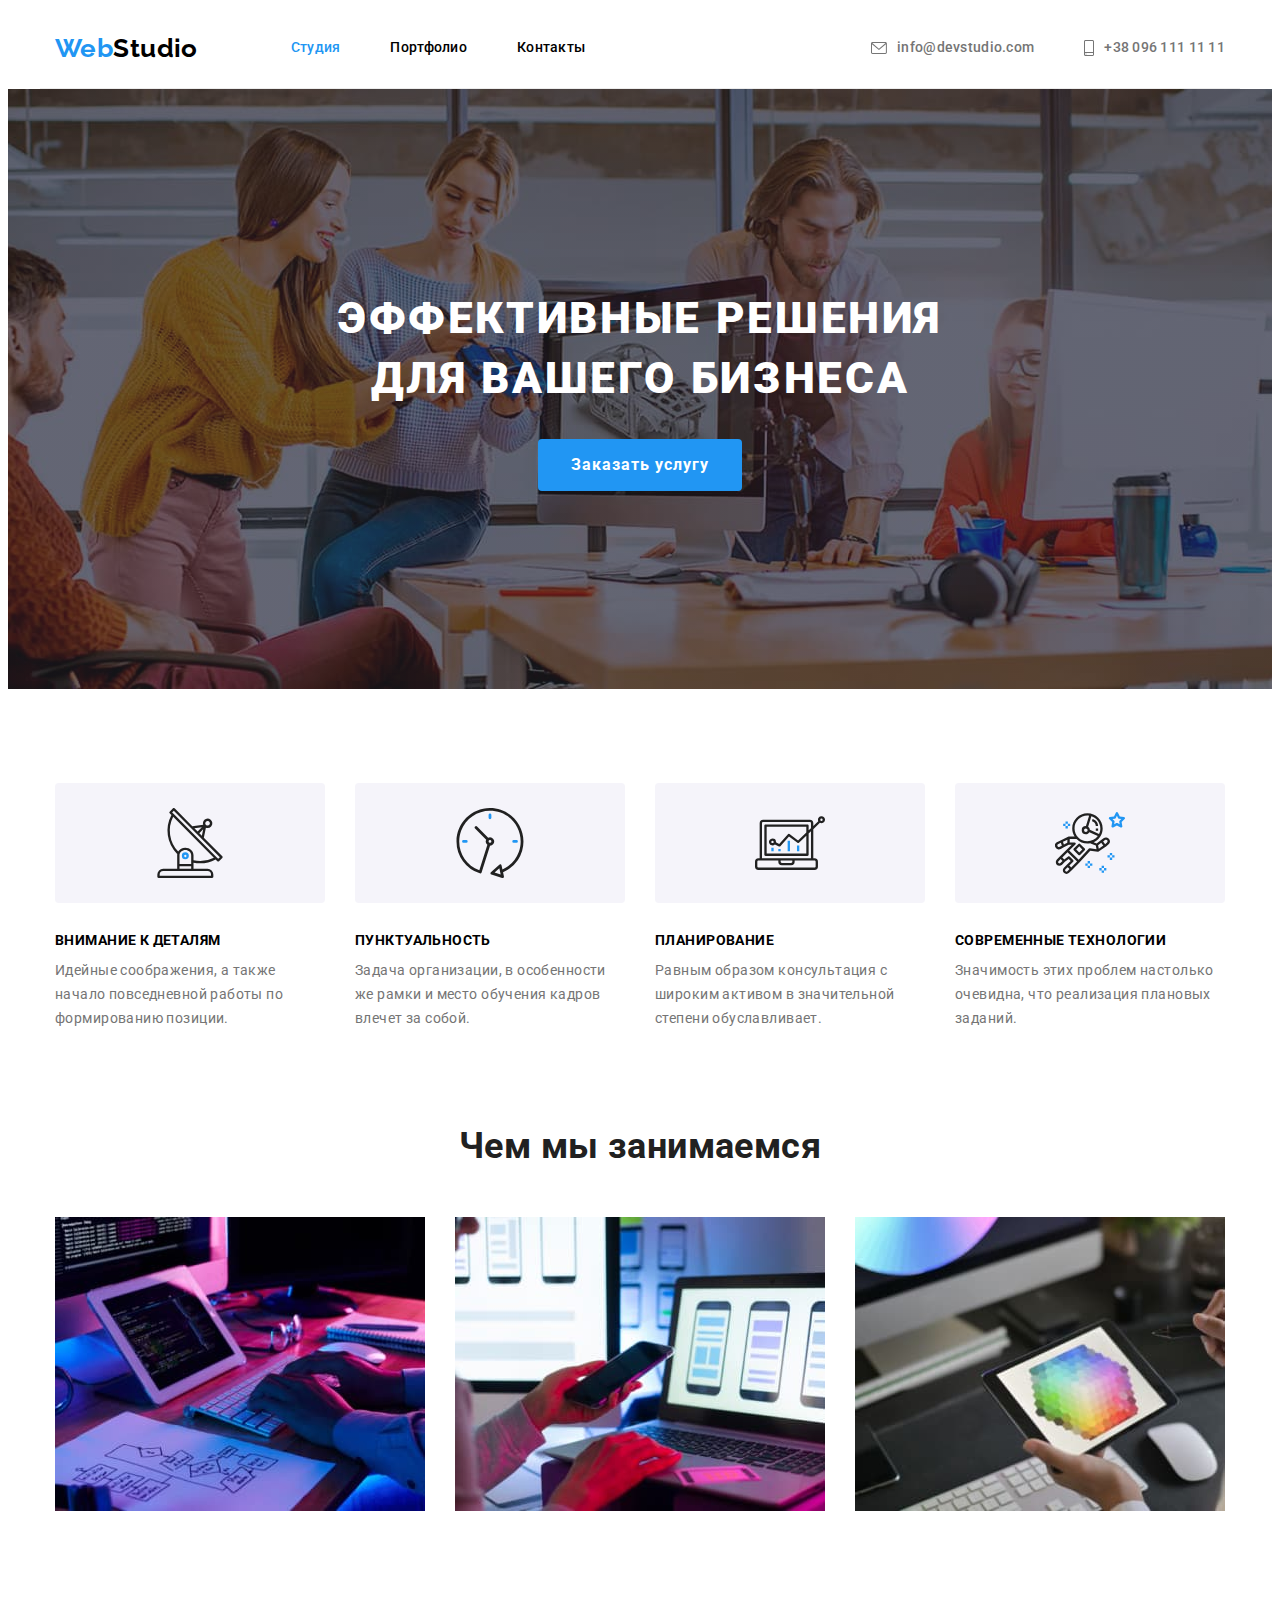
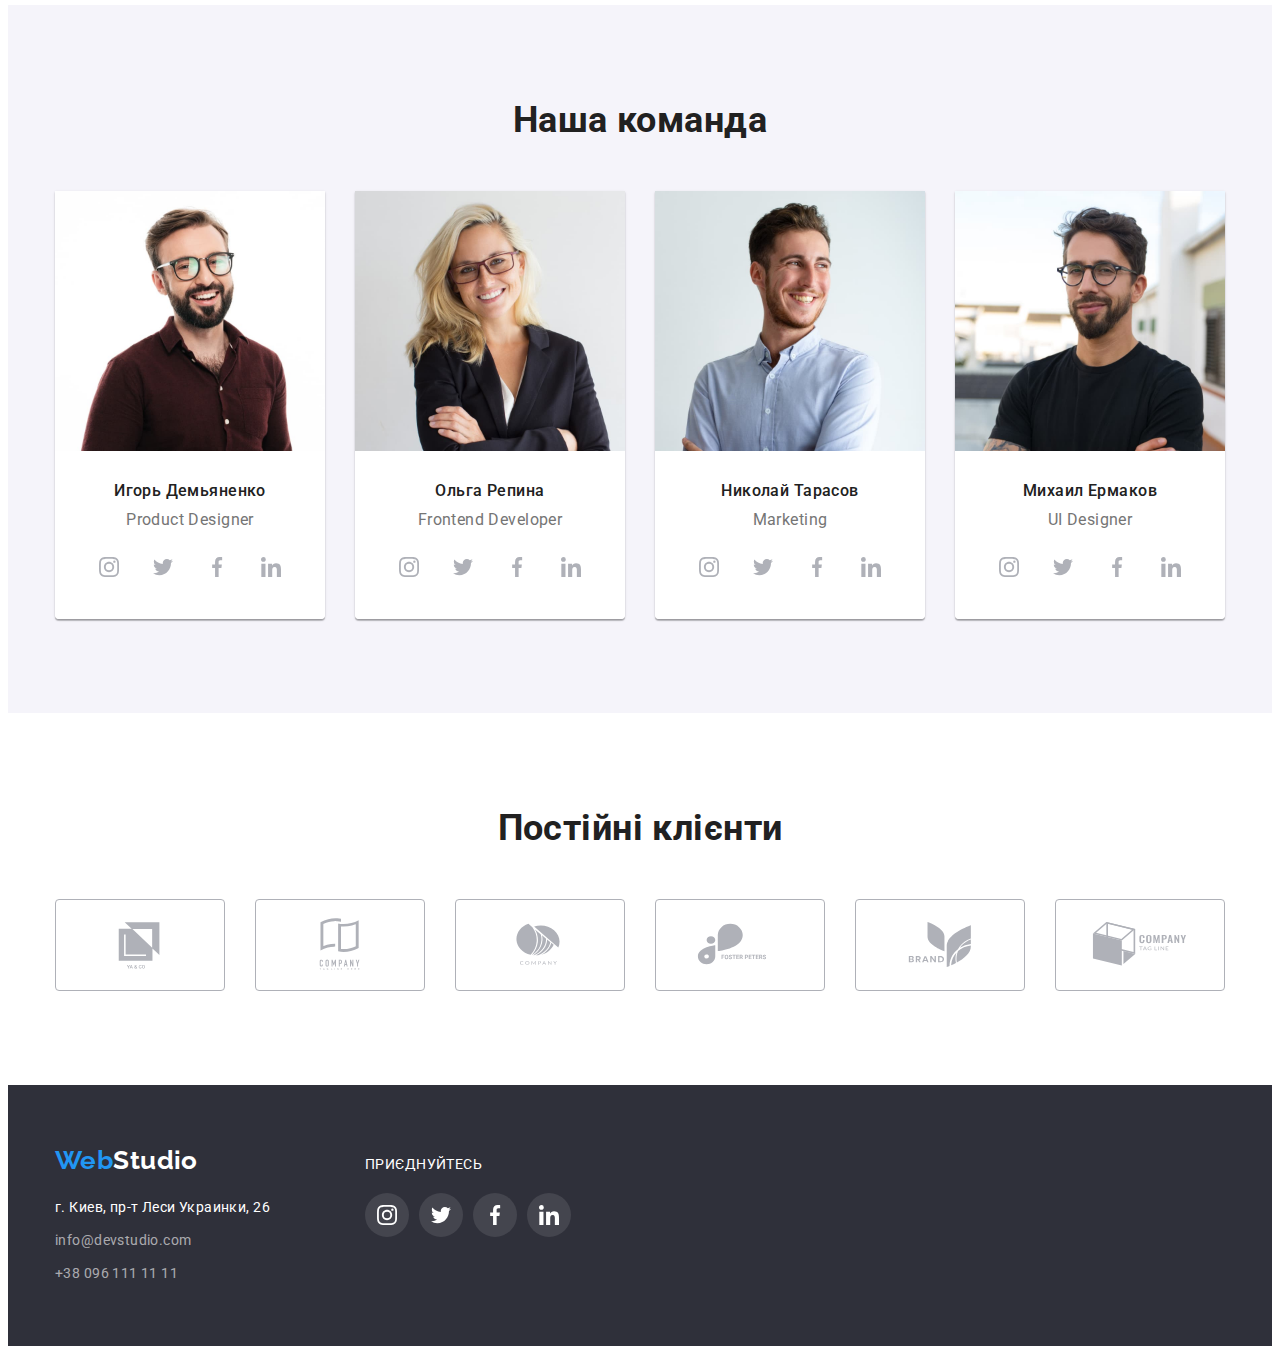
==== index.html @ 33825b6a "adds hw-4" ====
<!DOCTYPE html>
<html lang="ru">
	<head>
		<meta charset="UTF-8" />
		<meta http-equiv="X-UA-Compatible" content="IE=edge" />
		<meta name="viewport" content="width=device-width, initial-scale=1.0" />

		<link rel="preconnect" href="https://fonts.googleapis.com" />
		<link rel="preconnect" href="https://fonts.gstatic.com" crossorigin />
		<link
			href="https://fonts.googleapis.com/css2?family=Raleway:wght@700&family=Roboto:wght@400;500;700;900&display=swap"
			rel="stylesheet"
		/>

		<link
			rel="stylesheet"
			href="https://cdnjs.cloudflare.com/ajax/libs/modern-normalize/1.1.0/modern-normalize.min.css"
			integrity="sha512-wpPYUAdjBVSE4KJnH1VR1HeZfpl1ub8YT/NKx4PuQ5NmX2tKuGu6U/JRp5y+Y8XG2tV+wKQpNHVUX03MfMFn9Q=="
			crossorigin="anonymous"
			referrerpolicy="no-referrer"
		/>

		<link rel="stylesheet" href="./css/styles.css" />

		<title>WebStudio</title>
	</head>

	<body>
		<!--navigation-->
		<header>
			<div class="container main-nav line">
				<nav>
					<!-- prettier-ignore -->
					<a href="./index.html" class="main-logo link" rel="noopener noreferrer nofolow">
					<span class="logo">Web</span><span class="logo top">Studio</span>
				</a>

					<ul class="site-nav list">
						<li class="item">
							<a href="./index.html" class="current link" target="_self" rel="noopener noreferrer nofolow">Студия</a>
						</li>
						<li class="item">
							<a href="./portfolio.html" class="link" target="_self" rel="noopener noreferrer nofolow">Портфолио</a>
						</li>
						<li class="item">
							<a href="" class="link" target="_self" rel="noopener noreferrer nofolow">Контакты</a>
						</li>
					</ul>
				</nav>

				<ul class="contact-nav list">
					<li class="item">
						<a href="mailto:info@devstudio.com" class="link">
							<svg class="logo-contact" width="16px" height="12px">
								<use href="./images/icons.svg#envelope"></use>
							</svg>
							info@devstudio.com
						</a>
					</li>
					<li class="item">
						<a href="tel:+380961111111" class="link">
							<svg class="logo-contact" width="10px" height="16px">
								<use href="./images/icons.svg#smartphone"></use>
							</svg>
							+38 096 111 11 11
						</a>
					</li>
				</ul>
			</div>
		</header>

		<main>
			<!--hero-->
			<section class="hero-rect">
				<!-- prettier-ignore -->
				<h1 class="hero-title">
					Эффективные решения<br>для вашего бизнеса
				</h1>
				<button type="button" class="button hero-button">Заказать услугу</button>
			</section>

			<!--features-->
			<section class="section">
				<div class="container">
					<h2 class="hidden">Особенности</h2>
					<ul class="feature-container list">
						<li class="feature icon-antenna item">
							<h3 class="features-title">Внимание к деталям</h3>
							<p class="features-text">
								Идейные соображения, а также начало повседневной работы по формированию позиции.
							</p>
						</li>
						<li class="feature icon-clock item">
							<h3 class="features-title">Пунктуальность</h3>
							<p class="features-text">
								Задача организации, в особенности же рамки и место обучения кадров влечет за собой.
							</p>
						</li>
						<li class="feature icon-diagram item">
							<h3 class="features-title">Планирование</h3>
							<p class="features-text">
								Равным образом консультация с широким активом в значительной степени обуславливает.
							</p>
						</li>
						<li class="feature icon-astronaut item">
							<h3 class="features-title">Современные технологии</h3>
							<p class="features-text">Значимость этих проблем настолько очевидна, что реализация плановых заданий.</p>
						</li>
					</ul>
				</div>
			</section>

			<!--what_are_we_doing-->
			<section class="section no-padding">
				<div class="container">
					<h2 class="section-title">Чем мы занимаемся</h2>
					<ul class="we-doing-container list">
						<li class="item">
							<img src="./images/hands-on-keyboard.jpg" alt="написание программы" width="370" height="294" />
						</li>
						<li class="item">
							<img src="./images/smartphones.jpg" alt="дизайн приложения" width="370" height="294" />
						</li>
						<li class="item">
							<img src="./images/graphic-palette.jpg" alt="подбор цветовой гаммы" width="370" height="294" />
						</li>
					</ul>
				</div>
			</section>

			<!--our_team-->
			<section class="section team-bg">
				<div class="container">
					<h2 class="section-title">Наша команда</h2>
					<div class="gallery-container">
						<ul class="team-set team-bg list">
							<li class="team-item">
								<div class="card-thumb">
									<img src="./images/img-1.jpg" alt="Игорь Демьяненко Product Designer" width="270" height="260" />
								</div>
								<div class="team-card-descr">
									<h3 class="card-title">Игорь Демьяненко</h3>
									<p class="card-descr">Product Designer</p>
									<ul class="team-social-link list">
										<li>
											<a class="round-link" href="https://www.instagram.com/">
												<svg class="logo-social" width="20" height="20">
													<use href="./images/icons.svg#instagram"></use>
												</svg>
											</a>
										</li>
										<li>
											<a class="round-link" href="https://twitter.com/">
												<svg class="logo-social" width="20" height="20">
													<use href="./images/icons.svg#twitter"></use>
												</svg>
											</a>
										</li>
										<li>
											<a class="round-link" href="https://www.facebook.com/">
												<svg class="logo-social" width="20" height="20">
													<use href="./images/icons.svg#facebook"></use>
												</svg>
											</a>
										</li>
										<li>
											<a class="round-link" href="https://www.linkedin.com/">
												<svg class="logo-social" width="20" height="20">
													<use href="./images/icons.svg#linkedin"></use>
												</svg>
											</a>
										</li>
									</ul>
								</div>
							</li>
							<li class="team-item">
								<div class="card-thumb">
									<img src="./images/img-2.jpg" alt="Ольга Репина Frontend Developer" width="270" height="260" />
								</div>
								<div class="team-card-descr">
									<h3 class="card-title">Ольга Репина</h3>
									<p class="card-descr">Frontend Developer</p>
									<ul class="team-social-link list">
										<li class="team-member-link">
											<a class="round-link" href="https://www.instagram.com/">
												<svg class="logo-social" width="20" height="20">
													<use href="./images/icons.svg#instagram"></use>
												</svg>
											</a>
										</li>
										<li class="team-member-link">
											<a class="round-link" href="https://twitter.com/">
												<svg class="logo-social" width="20" height="20">
													<use href="./images/icons.svg#twitter"></use>
												</svg>
											</a>
										</li>
										<li class="team-member-link">
											<a class="round-link" href="https://www.facebook.com/">
												<svg class="logo-social" width="20" height="20">
													<use href="./images/icons.svg#facebook"></use>
												</svg>
											</a>
										</li>
										<li class="team-member-link">
											<a class="round-link" href="https://www.linkedin.com/">
												<svg class="logo-social" width="20" height="20">
													<use href="./images/icons.svg#linkedin"></use>
												</svg>
											</a>
										</li>
									</ul>
								</div>
							</li>
							<li class="team-item">
								<div class="card-thumb">
									<img src="./images/img-3.jpg" alt="Николай Тарасов Marketing" width="270" height="260" />
								</div>
								<div class="team-card-descr">
									<h3 class="card-title">Николай Тарасов</h3>
									<p class="card-descr">Marketing</p>
									<ul class="team-social-link list">
										<li class="team-member-link">
											<a class="round-link" href="https://www.instagram.com/">
												<svg class="logo-social" width="20" height="20">
													<use href="./images/icons.svg#instagram"></use>
												</svg>
											</a>
										</li>
										<li class="team-member-link">
											<a class="round-link" href="https://twitter.com/">
												<svg class="logo-social" width="20" height="20">
													<use href="./images/icons.svg#twitter"></use>
												</svg>
											</a>
										</li>
										<li class="team-member-link">
											<a class="round-link" href="https://www.facebook.com/">
												<svg class="logo-social" width="20" height="20">
													<use href="./images/icons.svg#facebook"></use>
												</svg>
											</a>
										</li>
										<li class="team-member-link">
											<a class="round-link" href="https://www.linkedin.com/">
												<svg class="logo-social" width="20" height="20">
													<use href="./images/icons.svg#linkedin"></use>
												</svg>
											</a>
										</li>
									</ul>
								</div>
							</li>
							<li class="team-item">
								<div class="card-thumb">
									<img src="./images/img-4.jpg" alt="Михаил Ермаков UI Designer" width="270" height="260" />
								</div>
								<div class="team-card-descr">
									<h3 class="card-title">Михаил Ермаков</h3>
									<p class="card-descr">UI Designer</p>
									<ul class="team-social-link list">
										<li class="team-member-link">
											<a class="round-link" href="https://www.instagram.com/">
												<svg class="logo-social" width="20" height="20">
													<use href="./images/icons.svg#instagram"></use>
												</svg>
											</a>
										</li>
										<li class="team-member-link">
											<a class="round-link" href="https://twitter.com/">
												<svg class="logo-social" width="20" height="20">
													<use href="./images/icons.svg#twitter"></use>
												</svg>
											</a>
										</li>
										<li class="team-member-link">
											<a class="round-link" href="https://www.facebook.com/">
												<svg class="logo-social" width="20" height="20">
													<use href="./images/icons.svg#facebook"></use>
												</svg>
											</a>
										</li>
										<li class="team-member-link">
											<a class="round-link" href="https://www.linkedin.com/">
												<svg class="logo-social" width="20" height="20">
													<use href="./images/icons.svg#linkedin"></use>
												</svg>
											</a>
										</li>
									</ul>
								</div>
							</li>
						</ul>
					</div>
				</div>
			</section>

			<!-- our clients -->
			<section class="section">
				<div class="container">
					<h2 class="section-title">Постійні клієнти</h2>
					<ul class="clients-set list">
						<li class="client">
							<a class="client-link" href="./index.html">
								<svg class="logo-client">
									<use href="./images/icons.svg#client-1"></use>
								</svg>
							</a>
						</li>
						<li class="client">
							<a class="client-link" href="./index.html">
								<svg class="logo-client">
									<use href="./images/icons.svg#client-2"></use>
								</svg>
							</a>
						</li>
						<li class="client">
							<a class="client-link" href="./index.html">
								<svg class="logo-client">
									<use href="./images/icons.svg#client-3"></use>
								</svg>
							</a>
						</li>
						<li class="client">
							<a class="client-link" href="./index.html">
								<svg class="logo-client">
									<use href="./images/icons.svg#client-4"></use>
								</svg>
							</a>
						</li>
						<li class="client">
							<a class="client-link" href="./index.html">
								<svg class="logo-client">
									<use href="./images/icons.svg#client-5"></use>
								</svg>
							</a>
						</li>
						<li class="client">
							<a class="client-link" href="./index.html">
								<svg class="logo-client">
									<use href="./images/icons.svg#client-6"></use>
								</svg>
							</a>
						</li>
					</ul>
				</div>
			</section>
		</main>

		<!--footer-->
		<footer class="page-footer">
			<div class="container footer-box">
				<div class="address-block">
					<!-- prettier-ignore -->
					<a href="./index.html" class="bottom-logo link" rel="noopener noreferrer nofolow">
						<span class="logo">Web</span><span class="logo bot">Studio</span>
					</a>
					<address>
						<ul class="list">
							<li class="address-item">
								<a href="" class="link">г. Киев, пр-т Леси Украинки, 26</a>
							</li>
							<li class="address-item">
								<a href="mailto:info@devstudio.com" class="adr link">info@devstudio.com</a>
							</li>
							<li class="address-item">
								<a href="tel:+380961111111" class="adr link">+38 096 111 11 11</a>
							</li>
						</ul>
					</address>
				</div>
				<div class="social-block">
					<p class="social-block-header">Приєднуйтесь</p>
					<ul class="company-social-link list">
						<li>
							<a class="round-link-f" href="https://www.instagram.com/">
								<svg class="logo-social" width="20" height="20">
									<use href="./images/icons.svg#instagram"></use>
								</svg>
							</a>
						</li>
						<li>
							<a class="round-link-f" href="https://twitter.com/">
								<svg class="logo-social" width="20" height="20">
									<use href="./images/icons.svg#twitter"></use>
								</svg>
							</a>
						</li>
						<li>
							<a class="round-link-f" href="https://www.facebook.com/">
								<svg class="logo-social" width="20" height="20">
									<use href="./images/icons.svg#facebook"></use>
								</svg>
							</a>
						</li>
						<li>
							<a class="round-link-f" href="https://www.linkedin.com/">
								<svg class="logo-social" width="20" height="20">
									<use href="./images/icons.svg#linkedin"></use>
								</svg>
							</a>
						</li>
					</ul>
				</div>
			</div>
		</footer>
	</body>
</html>
---- css/styles.css ----
*,
*::before,
*::after {
	box-sizing: border-box;
}

img {
	display: block;
	/* min-width: 100%;
	height: auto; */
}

/* p,
h1,
h2,
h3,
h4,
h5,
h6 {
	margin: 0;
} */

ul,
ol {
	margin: 0;
	padding-left: 0;
}

a {
	color: currentColor;
}

:root {
	/* bc - brand color */
	--bc-blue: #2196f3;
	--bc-black: #000000;
	--bc-light-black: #212121;
	--bc-gray: #757575;
	--bc-white: #ffffff;
	--bc-background: #2f303a;
	--bc-light_backgroung: #f5f4fa;
	--bc-header-line: #ececec;
	--bc-client: #afb1b8;

	--bc-hero-gradient: rgba(47, 48, 58, 0.4);
	--bc-semi-white: rgb(255 255 255 / 0.6);

	--card-set-gap: 30px;

	--card-shadow: 0px 1px 3px rgba(0, 0, 0, 0.12), 0px 1px 1px rgba(0, 0, 0, 0.14), 0px 2px 1px rgba(0, 0, 0, 0.2);
}

.container {
	width: 1200px;
	margin: 0 auto;
	padding: 0 15px;
	/* outline: 1px dashed teal; */
}

.section {
	/* max-width: 1600px; */
	/* margin: 0 auto; */
	padding: 94px 0;
}

.no-padding {
	padding-top: 0;
}

body {
	color: var(--bc-gray);
	background-color: var(--bc-white);
	font-family: Roboto, sans-serif;
	font-size: 14px;
	letter-spacing: 0.03em;
}

.link {
	text-decoration: none;
}

.list {
	list-style: none;
	margin: 0;
	padding: 0;
}

.site-nav .link.current {
	color: var(--bc-blue);
}

.button {
	display: inline-block;
	border-radius: 4px;
	font-family: inherit;
	cursor: pointer;
	border: 1px solid transparent;
}

.hidden {
	position: absolute;
	white-space: nowrap;
	width: 1px;
	height: 1px;
	overflow: hidden;
	border: 0;
	padding: 0;
	clip: rect(0 0 0 0);
	clip-path: inset(50%);
	margin: -1px;
}

/* logo customize */
.main-logo {
	/* display: flex; */
	display: inline-block;
	margin: 0;
	padding-top: 25px;
	padding-bottom: 24px;
}

.logo {
	color: var(--bc-blue);
	font-family: "Raleway";
	font-weight: 700;
	font-size: 26px;
	line-height: 1.19;
}
.logo.top {
	color: var(--bc-black);
}
.logo.bot {
	color: var(--bc-white);
}

/* ---------- WebStudio ---------- */

/* navigation */
.site-nav {
	display: flex;
	margin-left: 93px;
}

.contact-nav {
	display: flex;
	margin-left: auto;
}

.contact-nav .item .link {
	display: flex;
	align-items: center;
}

.logo-contact {
	fill: currentColor;
	margin-right: 10px;
}

.site-nav .item + .item {
	margin-left: 50px;
}

/* .site-nav .item:not(:last-child) {
	margin-right: 50px;
} */

.contact-nav .item + .item {
	margin-left: 50px;
}

.site-nav,
.contact-nav {
	font-weight: 500;
	font-size: 14px;
	line-height: 1.14;
	letter-spacing: 0.02em;
}

.site-nav .link {
	display: block;
	padding-top: 32px;
	padding-bottom: 32px;

	color: var(--bc-black);
}

.contact-nav .link {
	display: block;
	padding-top: 32px;
	padding-bottom: 32px;

	color: var(--bc-gray);
}

.link:hover,
.link:focus {
	color: var(--bc-blue);
	fill: var(--bc-blue);
}

nav {
	display: flex;
}

.main-nav {
	display: flex;
	align-items: center;
}
.line {
	/* max-width: 1600px; */
	/* margin: 0 auto; */
	border-bottom: 1px solid var(--bc-header-line);
}

/* hero */
.hero-rect {
	max-width: 1600px;
	max-height: 600px;
	margin: 0 auto;
	padding-top: 200px;
	padding-bottom: 200px;
	text-align: center;

	/* prettier-ignore*/
	background-image: linear-gradient(to right, 
	var(--bc-hero-gradient), 
	var(--bc-hero-gradient)),
	url(../images/hero-background.jpg);
	background-color: var(--bc-background);
	background-repeat: no-repeat;
	background-position: center;
	background-size: cover;
}

.hero-title {
	color: var(--bc-white);
	font-weight: 900;
	font-size: 44px;
	line-height: 1.36;
	letter-spacing: 0.06em;
	text-transform: uppercase;

	margin-top: 0;
	margin-bottom: 30px;
}

.hero-button {
	color: var(--bc-white);
	background-color: var(--bc-blue);
	font-weight: 700;
	font-size: 16px;
	line-height: 1.88;
	text-align: center;
	letter-spacing: 0.06em;

	min-width: 200px;
	min-height: 50px;
	padding: 10px 32px;
}

.hero-button:hover,
.hero-button:focus {
	color: var(--bc-blue);
	background-color: var(--bc-white);
	border: 1px solid var(--bc-blue);
}

/* features */
.features-title {
	color: var(--bc-black);
	font-weight: 700;
	font-size: 14px;
	line-height: 1.14;
	text-transform: uppercase;

	margin-top: 0;
	margin-bottom: 10px;
}
.features-text {
	font-size: 14px;
	line-height: 1.71;

	margin: 0;
}

.feature-container {
	display: flex;
}

.feature-container .item + .item {
	margin-left: 30px;
}

.feature-container .item {
	width: 270px;
}

.feature::before {
	content: "";
	display: block;
	height: 120px;
	border-radius: 4px;
	margin-bottom: 30px;
	background-size: 70px 70px;
	background-color: var(--bc-light_backgroung);
	background-repeat: no-repeat;
	background-position: center;
}

.icon-antenna::before {
	background-image: url(../images/antenna.svg);
}

.icon-clock::before {
	background-image: url(../images/clock.svg);
}

.icon-diagram::before {
	background-image: url(../images/diagram.svg);
}

.icon-astronaut::before {
	background-image: url(../images/astronaut.svg);
}

/* what_are_we_doing */
.section-title {
	color: var(--bc-light-black);
	font-weight: 700;
	font-size: 36px;
	line-height: 1.17;
	text-align: center;

	margin-top: 0;
	margin-bottom: 50px;
}

.we-doing-container {
	display: flex;
}

.we-doing-container .item + .item {
	margin-left: 30px;
}

/* our_team */
.team-bg {
	background-color: var(--bc-light_backgroung);
}

.team .list {
	background-color: var(--bc-white);
}

.team-set {
	display: flex;
	flex-wrap: wrap;
	margin-left: calc(-1 * var(--card-set-gap));
}

.team-item {
	border-bottom-left-radius: 4px;
	border-bottom-right-radius: 4px;
	overflow: hidden;

	box-shadow: var(--card-shadow);
}

.team-set > .team-item {
	flex-basis: calc(100% / 4 - var(--card-set-gap));
	margin-left: var(--card-set-gap);
}

.card-title {
	color: var(--bc-light-black);
	font-weight: 500;
	font-size: 16px;
	line-height: 1.19;
	text-align: center;

	margin-top: 0;
	margin-bottom: 10px;
	padding: 0;
}

.card-descr {
	font-size: 16px;
	line-height: 1.19;
	text-align: center;

	margin-top: 0;
	margin-bottom: 16px;
	padding: 0;
}

.team-card-descr {
	background-color: #fff;
	padding-top: 30px;
	padding-bottom: 30px;
}

.team-social-link {
	display: flex;
	justify-content: center;
	gap: 10px;
}

.round-link {
	display: flex;
	justify-content: center;
	align-items: center;
	color: var(--bc-client);
	width: 44px;
	height: 44px;
	border-radius: 50%;
	background-color: var(--bc-white);
	outline: transparent;
}

.round-link:hover,
.round-link:focus {
	background-color: var(--bc-blue);
}

.round-link:hover .logo-social,
.round-link:focus .logo-social {
	fill: var(--bc-white);
}

.logo-social {
	fill: currentColor;
}

/* our clients */
.clients-set {
	display: flex;
}

.clients-set .client + .client {
	margin-left: 30px;
}

.client {
	width: 170px;
	height: 92px;
}

.client-link {
	display: flex;
	justify-content: center;
	align-items: center;
	width: 100%;
	height: 100%;
	border-radius: 4px;
	border: 1px solid var(--bc-client);
	color: var(--bc-client);
}

.client-link:hover,
.client-link:focus {
	color: var(--bc-blue);
	border-color: var(--bc-blue);
}

.logo-client {
	fill: currentColor;
	width: 106px;
	height: 60px;
}

/* footer */
.footer-box {
	display: flex;
	align-items: baseline;
}

.page-footer {
	background-color: var(--bc-background);
	padding: 60px 0;
}

.page-footer .link {
	color: var(--bc-white);
	font-style: normal;
}

.adr.link {
	color: var(--bc-semi-white);
}

.address-item {
	line-height: 1.71;
}

.list .address-item + .address-item {
	margin-top: 9px;
}

.bottom-logo {
	display: inline-block;
	margin-bottom: 20px;
}

.page-footer .link:hover,
.page-footer .link:focus {
	color: var(--bc-blue);
}

.social-block {
	margin-left: 95px;
}

.social-block-header {
	margin-top: 0;
	margin-bottom: 20px;
	padding: 0;
	font-size: 14px;
	line-height: 1.14;
	letter-spacing: 0.03em;
	text-transform: uppercase;
	color: var(--bc-white);
}

.company-social-link {
	display: flex;
	justify-content: center;
	gap: 10px;
}

.round-link-f {
	display: flex;
	justify-content: center;
	align-items: center;
	color: var(--bc-white);
	width: 44px;
	height: 44px;
	border-radius: 50%;
	background: rgba(255, 255, 255, 0.1);
	outline: transparent;
}

.round-link-f:hover,
.round-link-f:focus {
	background-color: var(--bc-blue);
}

/* ---------- Portfolio ---------- */

/* filter */
.buttons-block {
	display: flex;
	justify-content: center;

	margin-bottom: 50px;
	/* outline: 1px solid teal; */
}

.buttons-block .item + .item {
	margin-left: 8px;
}

/* .buttons-block .item:not(:last-child) {
	margin-right: 8px;
} */

.button.filter {
	color: var(--bc-light-black);
	background-color: var(--bc-light_backgroung);
	font-weight: 500;
	font-size: 16px;
	line-height: 1.625;
	text-align: center;
	letter-spacing: 0.03em;

	padding: 6px 22px;
	min-width: 73px;
	min-height: 38px;
}

/* пока смена фона чеpеp hover */
.filter:hover,
.filter:focus {
	color: var(--bc-white);
	background-color: var(--bc-blue);
	/* prettier-ignore*/
	box-shadow: 0px 3px 1px rgba(0, 0, 0, 0.1), 
				0px 1px 2px rgba(0, 0, 0, 0.08), 
				0px 2px 2px rgba(0, 0, 0, 0.12);
	outline: transparent;
}

/* result */
.result-link {
	display: block;
}

.result-link:hover,
.result-link:focus {
	outline: transparent;

	/* prettier-ignore*/
	box-shadow: 0px 1px 1px rgba(0, 0, 0, 0.12), 
				0px 4px 4px rgba(0, 0, 0, 0.06), 
				1px 4px 6px rgba(0, 0, 0, 0.16);
}

.result-title {
	color: var(--bc-light-black);
	font-weight: 700;
	font-size: 18px;
	line-height: 2;
	letter-spacing: 0.06em;

	margin-top: 0;
	margin-bottom: 0;
}

.result-text {
	color: var(--bc-gray);
	font-size: 16px;
	line-height: 1.88;

	margin-top: 4px;
	margin-bottom: 0;
}

.gallery-container {
	margin-left: auto;
	margin-right: auto;
}

.card-set {
	display: flex;
	flex-wrap: wrap;
	margin: 0;
	padding: 0;

	margin-top: calc(-1 * var(--card-set-gap));
	margin-left: calc(-1 * var(--card-set-gap));
}

.card-set > .result-card {
	flex-basis: calc(100% / 3 - var(--card-set-gap));
	margin-left: var(--card-set-gap);
	margin-top: var(--card-set-gap);
}

.result-descr {
	border-left: 1px solid #eeeeee;
	border-right: 1px solid #eeeeee;
	border-bottom: 1px solid #eeeeee;

	padding-left: 24px;
	padding-right: 24px;
	padding-top: 20px;
	padding-bottom: 20px;
}
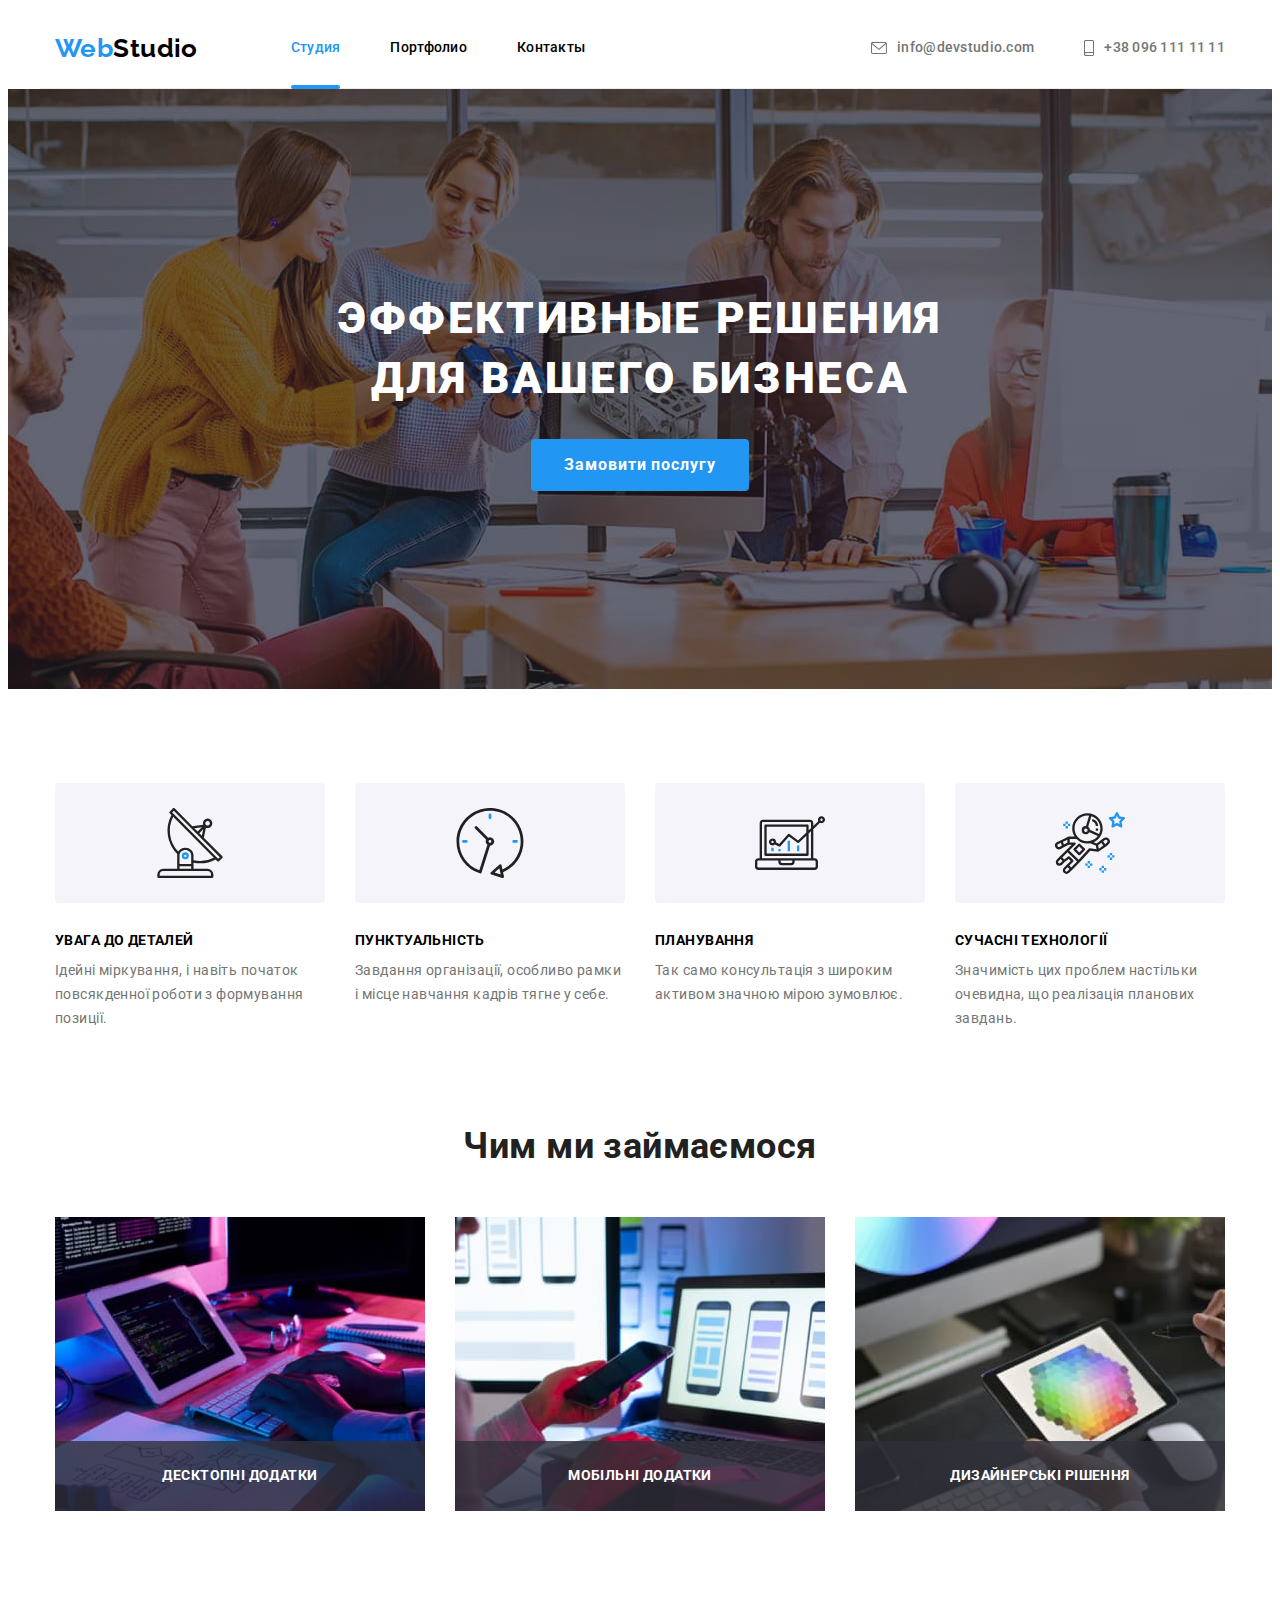
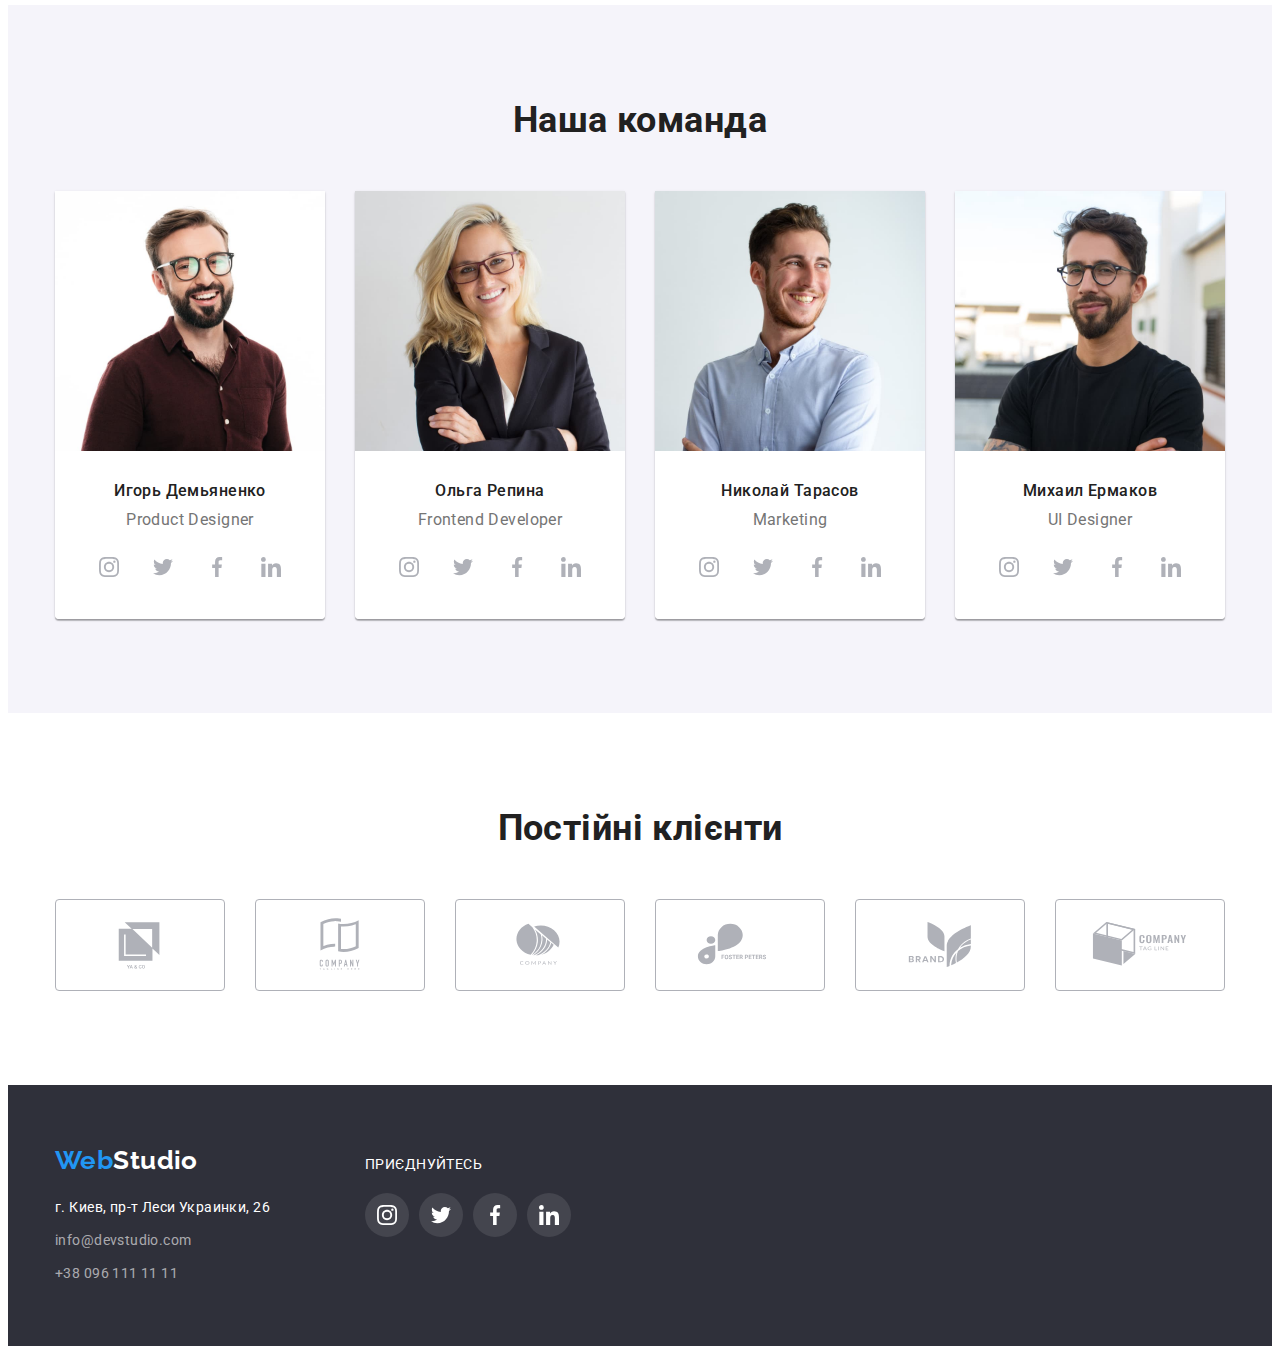
==== commit 9f705a83: "adds animation" ====
--- a/index.html
+++ b/index.html
@@ -76,35 +76,29 @@
 				<h1 class="hero-title">
 					Эффективные решения<br>для вашего бизнеса
 				</h1>
-				<button type="button" class="button hero-button">Заказать услугу</button>
+				<button type="button" class="button hero-button">Замовити послугу</button>
 			</section>
 
 			<!--features-->
 			<section class="section">
 				<div class="container">
-					<h2 class="hidden">Особенности</h2>
+					<h2 class="hidden">Особливості</h2>
 					<ul class="feature-container list">
 						<li class="feature icon-antenna item">
-							<h3 class="features-title">Внимание к деталям</h3>
-							<p class="features-text">
-								Идейные соображения, а также начало повседневной работы по формированию позиции.
-							</p>
+							<h3 class="features-title">Увага до деталей</h3>
+							<p class="features-text">Ідейні міркування, і навіть початок повсякденної роботи з формування позиції.</p>
 						</li>
 						<li class="feature icon-clock item">
-							<h3 class="features-title">Пунктуальность</h3>
-							<p class="features-text">
-								Задача организации, в особенности же рамки и место обучения кадров влечет за собой.
-							</p>
+							<h3 class="features-title">Пунктуальність</h3>
+							<p class="features-text">Завдання організації, особливо рамки і місце навчання кадрів тягне у себе.</p>
 						</li>
 						<li class="feature icon-diagram item">
-							<h3 class="features-title">Планирование</h3>
-							<p class="features-text">
-								Равным образом консультация с широким активом в значительной степени обуславливает.
-							</p>
+							<h3 class="features-title">Планування</h3>
+							<p class="features-text">Так само консультація з широким активом значною мірою зумовлює.</p>
 						</li>
 						<li class="feature icon-astronaut item">
-							<h3 class="features-title">Современные технологии</h3>
-							<p class="features-text">Значимость этих проблем настолько очевидна, что реализация плановых заданий.</p>
+							<h3 class="features-title">Сучасні технології</h3>
+							<p class="features-text">Значимість цих проблем настільки очевидна, що реалізація планових завдань.</p>
 						</li>
 					</ul>
 				</div>
@@ -113,16 +107,25 @@
 			<!--what_are_we_doing-->
 			<section class="section no-padding">
 				<div class="container">
-					<h2 class="section-title">Чем мы занимаемся</h2>
+					<h2 class="section-title">Чим ми займаємося</h2>
 					<ul class="we-doing-container list">
 						<li class="item">
-							<img src="./images/hands-on-keyboard.jpg" alt="написание программы" width="370" height="294" />
-						</li>
-						<li class="item">
-							<img src="./images/smartphones.jpg" alt="дизайн приложения" width="370" height="294" />
-						</li>
-						<li class="item">
-							<img src="./images/graphic-palette.jpg" alt="подбор цветовой гаммы" width="370" height="294" />
+							<div class="img-thumb">
+								<img src="./images/hands-on-keyboard.jpg" alt="написание программы" width="370" height="294" />
+								<p class="item-descr">Десктопні додатки</p>
+							</div>
+						</li>
+						<li class="item">
+							<div class="img-thumb">
+								<img src="./images/smartphones.jpg" alt="дизайн приложения" width="370" height="294" />
+								<p class="item-descr">Мобільні додатки</p>
+							</div>
+						</li>
+						<li class="item">
+							<div class="img-thumb">
+								<img src="./images/graphic-palette.jpg" alt="подбор цветовой гаммы" width="370" height="294" />
+								<p class="item-descr">Дизайнерські рішення</p>
+							</div>
 						</li>
 					</ul>
 				</div>
--- a/css/styles.css
+++ b/css/styles.css
@@ -48,6 +48,8 @@
 	--card-set-gap: 30px;
 
 	--card-shadow: 0px 1px 3px rgba(0, 0, 0, 0.12), 0px 1px 1px rgba(0, 0, 0, 0.14), 0px 2px 1px rgba(0, 0, 0, 0.2);
+
+	--timing-function: cubic-bezier(0.4, 0, 0.2, 1);
 }
 
 .container {
@@ -87,6 +89,22 @@
 
 .site-nav .link.current {
 	color: var(--bc-blue);
+}
+
+.site-nav .item {
+	position: relative;
+}
+
+.current::after {
+	content: "";
+	display: block;
+	position: absolute;
+	top: calc(100% - 3px);
+
+	width: 100%;
+	height: 4px;
+	border-radius: 2px;
+	background-color: var(--bc-blue);
 }
 
 .button {
@@ -182,6 +200,10 @@
 	padding-bottom: 32px;
 
 	color: var(--bc-black);
+
+	transition-property: color;
+	transition-duration: 250ms;
+	transition-timing-function: var(--timing-function);
 }
 
 .contact-nav .link {
@@ -190,12 +212,16 @@
 	padding-bottom: 32px;
 
 	color: var(--bc-gray);
+
+	transition-property: color;
+	transition-duration: 250ms;
+	transition-timing-function: var(--timing-function);
 }
 
 .link:hover,
 .link:focus {
 	color: var(--bc-blue);
-	fill: var(--bc-blue);
+	/* fill: var(--bc-blue); */
 }
 
 nav {
@@ -343,6 +369,28 @@
 	margin-left: 30px;
 }
 
+.item-descr {
+	position: absolute;
+	bottom: 0;
+	left: 0;
+	width: 100%;
+	margin: 0;
+	padding-top: 27px;
+	padding-bottom: 27px;
+	font-weight: 700;
+	line-height: 1.14;
+	text-align: center;
+	text-transform: uppercase;
+
+	background-color: rgba(47, 48, 58, 0.8);
+
+	color: #ffffff;
+}
+
+.img-thumb {
+	position: relative;
+}
+
 /* our_team */
 .team-bg {
 	background-color: var(--bc-light_backgroung);
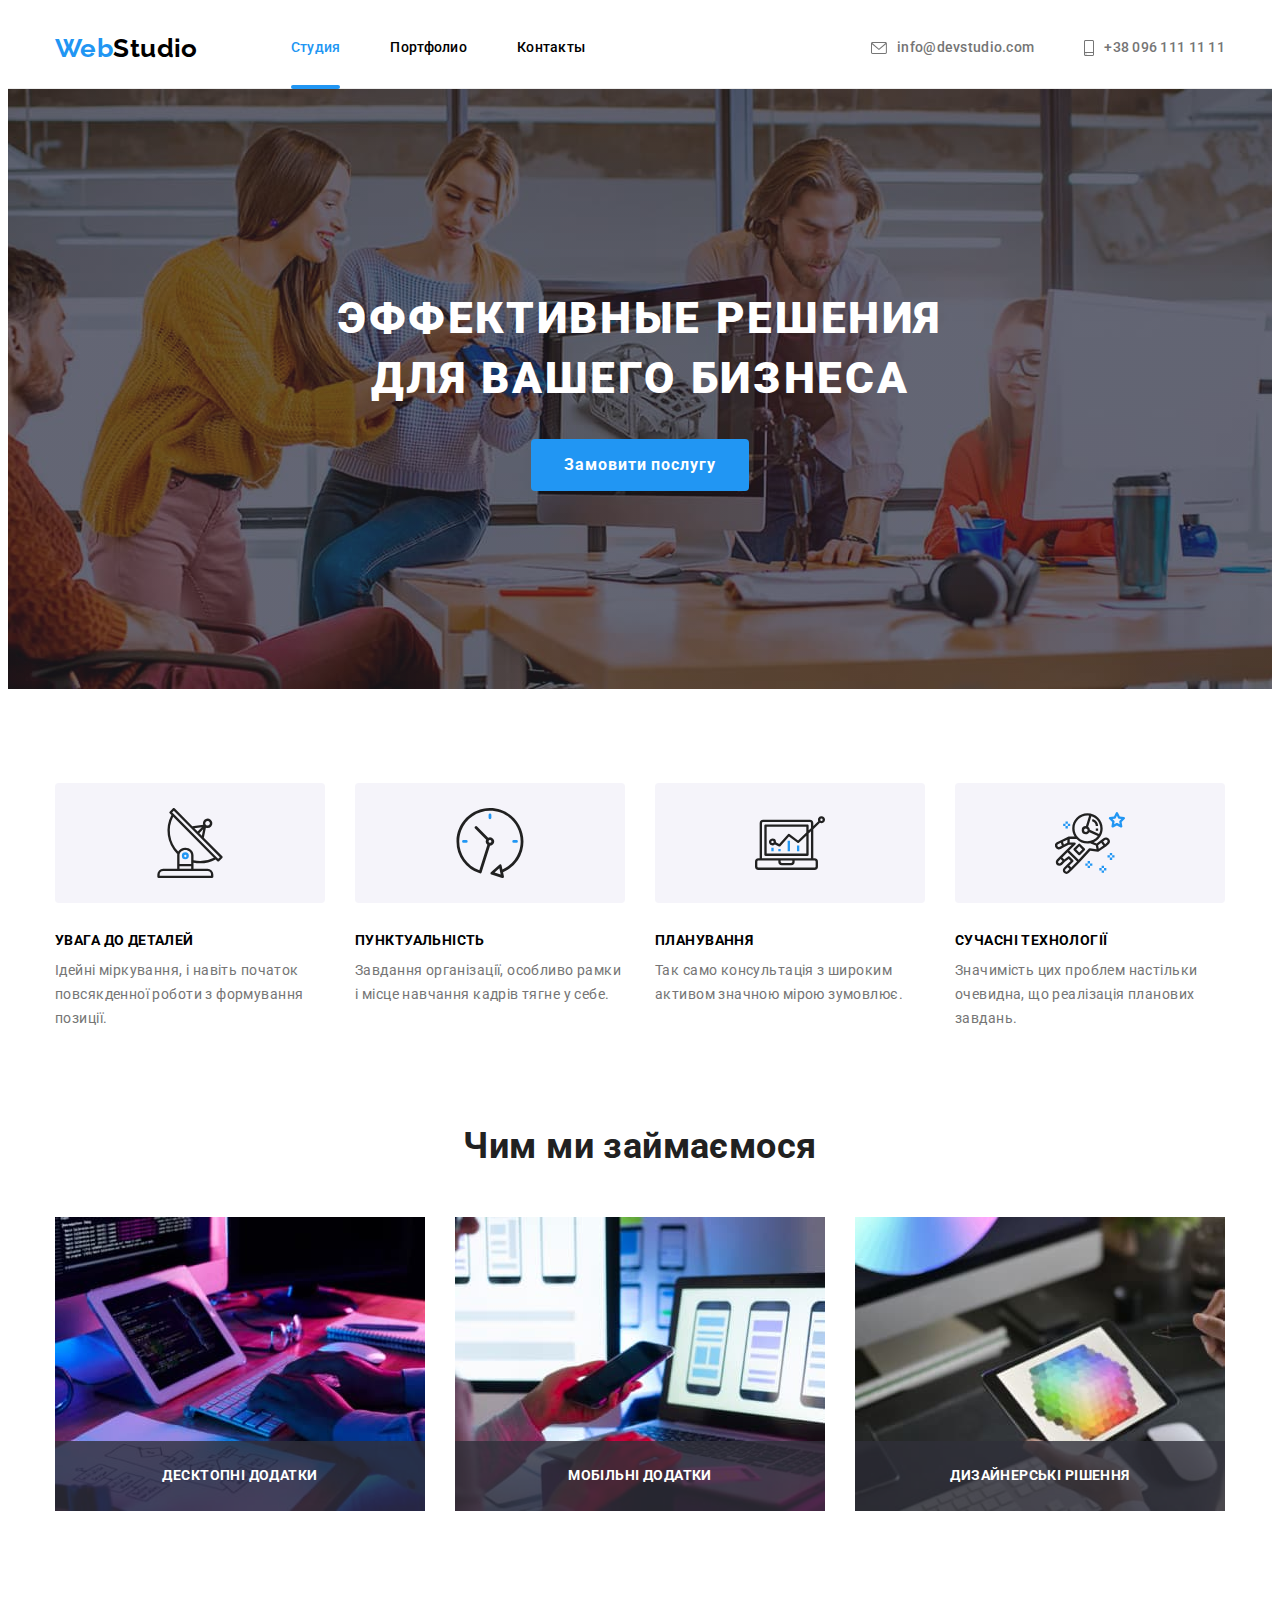
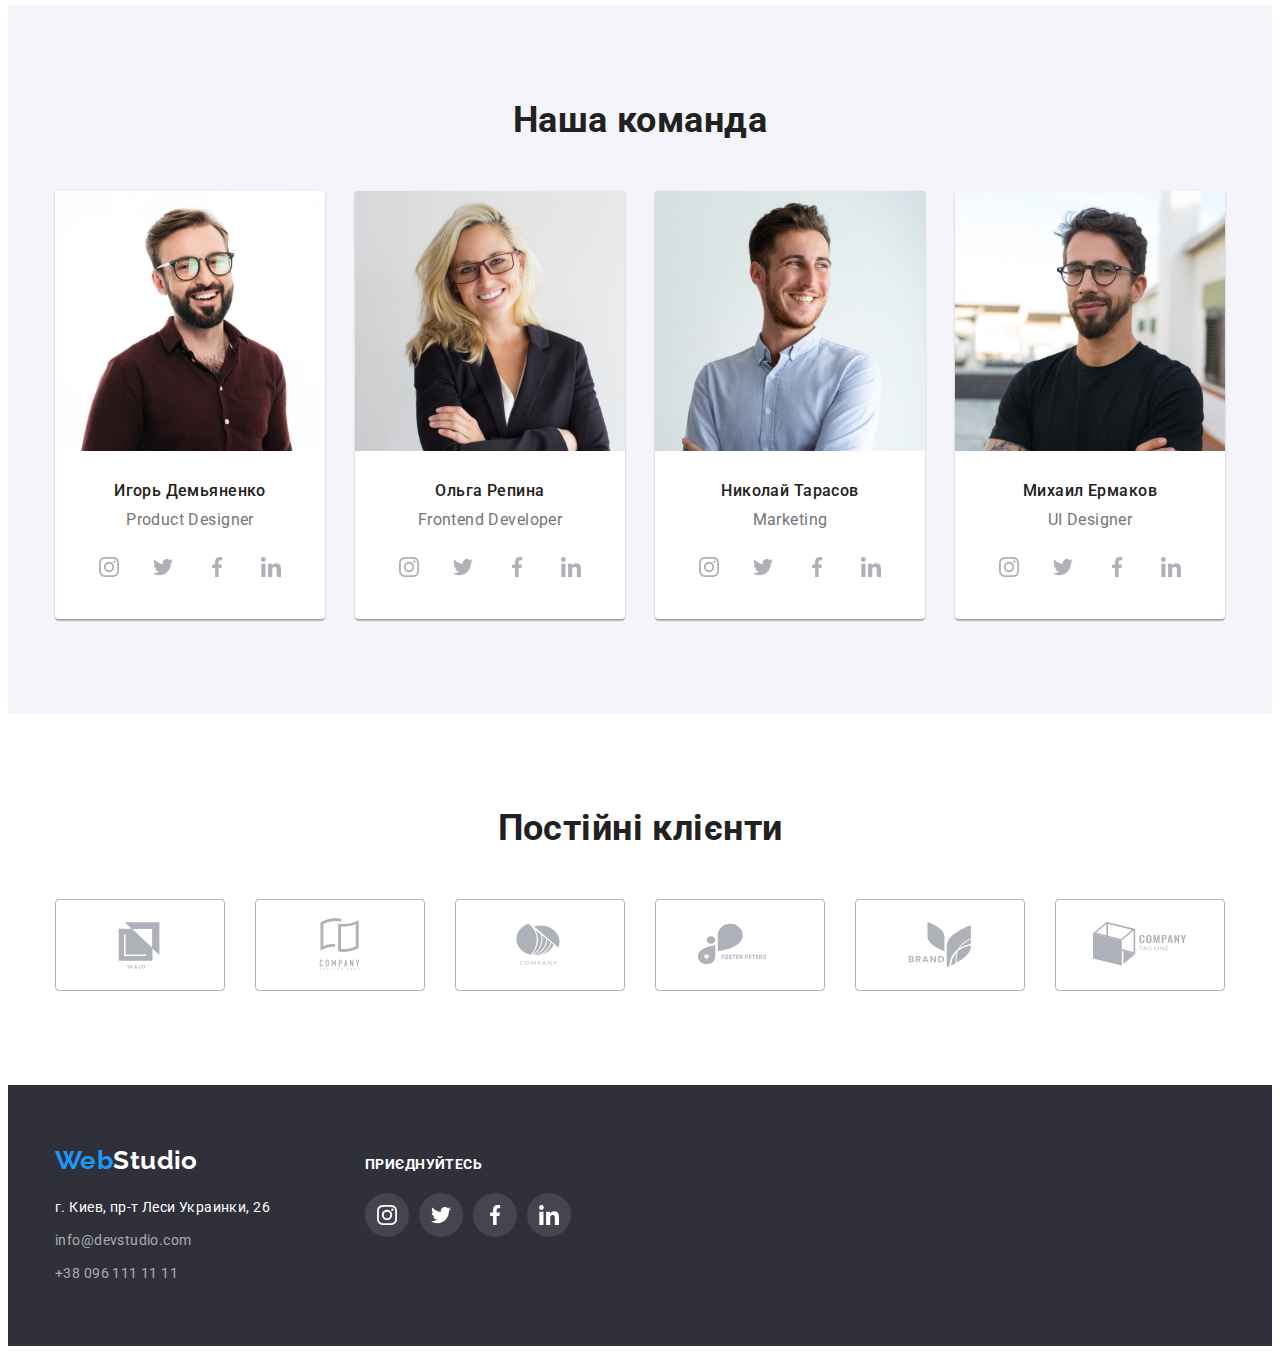
==== commit c9e0aeba: "make some fixes" ====
--- a/index.html
+++ b/index.html
@@ -7,10 +7,7 @@
 
 		<link rel="preconnect" href="https://fonts.googleapis.com" />
 		<link rel="preconnect" href="https://fonts.gstatic.com" crossorigin />
-		<link
-			href="https://fonts.googleapis.com/css2?family=Raleway:wght@700&family=Roboto:wght@400;500;700;900&display=swap"
-			rel="stylesheet"
-		/>
+		<link href="https://fonts.googleapis.com/css2?family=Raleway:wght@700&family=Roboto:wght@400;500;700;900&display=swap" rel="stylesheet" />
 
 		<link
 			rel="stylesheet"
@@ -27,8 +24,8 @@
 
 	<body>
 		<!--navigation-->
-		<header>
-			<div class="container main-nav line">
+		<header class="line">
+			<div class="container main-nav">
 				<nav>
 					<!-- prettier-ignore -->
 					<a href="./index.html" class="main-logo link" rel="noopener noreferrer nofolow">
@@ -37,20 +34,20 @@
 
 					<ul class="site-nav list">
 						<li class="item">
-							<a href="./index.html" class="current link" target="_self" rel="noopener noreferrer nofolow">Студия</a>
-						</li>
-						<li class="item">
-							<a href="./portfolio.html" class="link" target="_self" rel="noopener noreferrer nofolow">Портфолио</a>
-						</li>
-						<li class="item">
-							<a href="" class="link" target="_self" rel="noopener noreferrer nofolow">Контакты</a>
+							<a href="./index.html" class="transition current link" target="_self" rel="noopener noreferrer nofolow">Студия</a>
+						</li>
+						<li class="item">
+							<a href="./portfolio.html" class="transition link" target="_self" rel="noopener noreferrer nofolow">Портфолио</a>
+						</li>
+						<li class="item">
+							<a href="" class="transition link" target="_self" rel="noopener noreferrer nofolow">Контакты</a>
 						</li>
 					</ul>
 				</nav>
 
 				<ul class="contact-nav list">
 					<li class="item">
-						<a href="mailto:info@devstudio.com" class="link">
+						<a href="mailto:info@devstudio.com" class="transition color link">
 							<svg class="logo-contact" width="16px" height="12px">
 								<use href="./images/icons.svg#envelope"></use>
 							</svg>
@@ -58,7 +55,7 @@
 						</a>
 					</li>
 					<li class="item">
-						<a href="tel:+380961111111" class="link">
+						<a href="tel:+380961111111" class="transition color link">
 							<svg class="logo-contact" width="10px" height="16px">
 								<use href="./images/icons.svg#smartphone"></use>
 							</svg>
@@ -76,7 +73,7 @@
 				<h1 class="hero-title">
 					Эффективные решения<br>для вашего бизнеса
 				</h1>
-				<button type="button" class="button hero-button">Замовити послугу</button>
+				<button data-modal-open type="button" class="button hero-button">Замовити послугу</button>
 			</section>
 
 			<!--features-->
@@ -146,29 +143,29 @@
 									<p class="card-descr">Product Designer</p>
 									<ul class="team-social-link list">
 										<li>
-											<a class="round-link" href="https://www.instagram.com/">
-												<svg class="logo-social" width="20" height="20">
+											<a class="round-link transition" href="https://www.instagram.com/">
+												<svg class="logo-social transition" width="20" height="20">
 													<use href="./images/icons.svg#instagram"></use>
 												</svg>
 											</a>
 										</li>
 										<li>
-											<a class="round-link" href="https://twitter.com/">
-												<svg class="logo-social" width="20" height="20">
+											<a class="round-link transition" href="https://twitter.com/">
+												<svg class="logo-social transition" width="20" height="20">
 													<use href="./images/icons.svg#twitter"></use>
 												</svg>
 											</a>
 										</li>
 										<li>
-											<a class="round-link" href="https://www.facebook.com/">
-												<svg class="logo-social" width="20" height="20">
+											<a class="round-link transition" href="https://www.facebook.com/">
+												<svg class="logo-social transition" width="20" height="20">
 													<use href="./images/icons.svg#facebook"></use>
 												</svg>
 											</a>
 										</li>
 										<li>
-											<a class="round-link" href="https://www.linkedin.com/">
-												<svg class="logo-social" width="20" height="20">
+											<a class="round-link transition" href="https://www.linkedin.com/">
+												<svg class="logo-social transition" width="20" height="20">
 													<use href="./images/icons.svg#linkedin"></use>
 												</svg>
 											</a>
@@ -184,30 +181,30 @@
 									<h3 class="card-title">Ольга Репина</h3>
 									<p class="card-descr">Frontend Developer</p>
 									<ul class="team-social-link list">
-										<li class="team-member-link">
-											<a class="round-link" href="https://www.instagram.com/">
-												<svg class="logo-social" width="20" height="20">
+										<li>
+											<a class="round-link transition background-color" href="https://www.instagram.com/">
+												<svg class="logo-social transition fill" width="20" height="20">
 													<use href="./images/icons.svg#instagram"></use>
 												</svg>
 											</a>
 										</li>
-										<li class="team-member-link">
-											<a class="round-link" href="https://twitter.com/">
-												<svg class="logo-social" width="20" height="20">
+										<li>
+											<a class="round-link transition background-color" href="https://twitter.com/">
+												<svg class="logo-social transition fill" width="20" height="20">
 													<use href="./images/icons.svg#twitter"></use>
 												</svg>
 											</a>
 										</li>
-										<li class="team-member-link">
-											<a class="round-link" href="https://www.facebook.com/">
-												<svg class="logo-social" width="20" height="20">
+										<li>
+											<a class="round-link transition background-color" href="https://www.facebook.com/">
+												<svg class="logo-social transition fill" width="20" height="20">
 													<use href="./images/icons.svg#facebook"></use>
 												</svg>
 											</a>
 										</li>
-										<li class="team-member-link">
-											<a class="round-link" href="https://www.linkedin.com/">
-												<svg class="logo-social" width="20" height="20">
+										<li>
+											<a class="round-link transition background-color" href="https://www.linkedin.com/">
+												<svg class="logo-social transition fill" width="20" height="20">
 													<use href="./images/icons.svg#linkedin"></use>
 												</svg>
 											</a>
@@ -223,30 +220,30 @@
 									<h3 class="card-title">Николай Тарасов</h3>
 									<p class="card-descr">Marketing</p>
 									<ul class="team-social-link list">
-										<li class="team-member-link">
-											<a class="round-link" href="https://www.instagram.com/">
-												<svg class="logo-social" width="20" height="20">
+										<li>
+											<a class="round-link transition background-color" href="https://www.instagram.com/">
+												<svg class="logo-social transition fill" width="20" height="20">
 													<use href="./images/icons.svg#instagram"></use>
 												</svg>
 											</a>
 										</li>
-										<li class="team-member-link">
-											<a class="round-link" href="https://twitter.com/">
-												<svg class="logo-social" width="20" height="20">
+										<li>
+											<a class="round-link transition background-color" href="https://twitter.com/">
+												<svg class="logo-social transition fill" width="20" height="20">
 													<use href="./images/icons.svg#twitter"></use>
 												</svg>
 											</a>
 										</li>
-										<li class="team-member-link">
-											<a class="round-link" href="https://www.facebook.com/">
-												<svg class="logo-social" width="20" height="20">
+										<li>
+											<a class="round-link transition background-color" href="https://www.facebook.com/">
+												<svg class="logo-social transition fill" width="20" height="20">
 													<use href="./images/icons.svg#facebook"></use>
 												</svg>
 											</a>
 										</li>
-										<li class="team-member-link">
-											<a class="round-link" href="https://www.linkedin.com/">
-												<svg class="logo-social" width="20" height="20">
+										<li>
+											<a class="round-link transition background-color" href="https://www.linkedin.com/">
+												<svg class="logo-social transition fill" width="20" height="20">
 													<use href="./images/icons.svg#linkedin"></use>
 												</svg>
 											</a>
@@ -262,30 +259,30 @@
 									<h3 class="card-title">Михаил Ермаков</h3>
 									<p class="card-descr">UI Designer</p>
 									<ul class="team-social-link list">
-										<li class="team-member-link">
-											<a class="round-link" href="https://www.instagram.com/">
-												<svg class="logo-social" width="20" height="20">
+										<li>
+											<a class="round-link transition background-color" href="https://www.instagram.com/">
+												<svg class="logo-social transition fill" width="20" height="20">
 													<use href="./images/icons.svg#instagram"></use>
 												</svg>
 											</a>
 										</li>
-										<li class="team-member-link">
-											<a class="round-link" href="https://twitter.com/">
-												<svg class="logo-social" width="20" height="20">
+										<li>
+											<a class="round-link transition background-color" href="https://twitter.com/">
+												<svg class="logo-social transition fill" width="20" height="20">
 													<use href="./images/icons.svg#twitter"></use>
 												</svg>
 											</a>
 										</li>
-										<li class="team-member-link">
-											<a class="round-link" href="https://www.facebook.com/">
-												<svg class="logo-social" width="20" height="20">
+										<li>
+											<a class="round-link transition background-color" href="https://www.facebook.com/">
+												<svg class="logo-social transition fill" width="20" height="20">
 													<use href="./images/icons.svg#facebook"></use>
 												</svg>
 											</a>
 										</li>
-										<li class="team-member-link">
-											<a class="round-link" href="https://www.linkedin.com/">
-												<svg class="logo-social" width="20" height="20">
+										<li>
+											<a class="round-link transition background-color" href="https://www.linkedin.com/">
+												<svg class="logo-social transition fill" width="20" height="20">
 													<use href="./images/icons.svg#linkedin"></use>
 												</svg>
 											</a>
@@ -304,42 +301,42 @@
 					<h2 class="section-title">Постійні клієнти</h2>
 					<ul class="clients-set list">
 						<li class="client">
-							<a class="client-link" href="./index.html">
+							<a class="client-link transition" href="./index.html">
 								<svg class="logo-client">
 									<use href="./images/icons.svg#client-1"></use>
 								</svg>
 							</a>
 						</li>
 						<li class="client">
-							<a class="client-link" href="./index.html">
+							<a class="client-link transition" href="./index.html">
 								<svg class="logo-client">
 									<use href="./images/icons.svg#client-2"></use>
 								</svg>
 							</a>
 						</li>
 						<li class="client">
-							<a class="client-link" href="./index.html">
+							<a class="client-link transition" href="./index.html">
 								<svg class="logo-client">
 									<use href="./images/icons.svg#client-3"></use>
 								</svg>
 							</a>
 						</li>
 						<li class="client">
-							<a class="client-link" href="./index.html">
+							<a class="client-link transition" href="./index.html">
 								<svg class="logo-client">
 									<use href="./images/icons.svg#client-4"></use>
 								</svg>
 							</a>
 						</li>
 						<li class="client">
-							<a class="client-link" href="./index.html">
+							<a class="client-link transition" href="./index.html">
 								<svg class="logo-client">
 									<use href="./images/icons.svg#client-5"></use>
 								</svg>
 							</a>
 						</li>
 						<li class="client">
-							<a class="client-link" href="./index.html">
+							<a class="client-link transition" href="./index.html">
 								<svg class="logo-client">
 									<use href="./images/icons.svg#client-6"></use>
 								</svg>
@@ -361,13 +358,13 @@
 					<address>
 						<ul class="list">
 							<li class="address-item">
-								<a href="" class="link">г. Киев, пр-т Леси Украинки, 26</a>
+								<a href="" class="transition color link">г. Киев, пр-т Леси Украинки, 26</a>
 							</li>
 							<li class="address-item">
-								<a href="mailto:info@devstudio.com" class="adr link">info@devstudio.com</a>
+								<a href="mailto:info@devstudio.com" class="transition color adr link">info@devstudio.com</a>
 							</li>
 							<li class="address-item">
-								<a href="tel:+380961111111" class="adr link">+38 096 111 11 11</a>
+								<a href="tel:+380961111111" class="transition color adr link">+38 096 111 11 11</a>
 							</li>
 						</ul>
 					</address>
@@ -376,28 +373,28 @@
 					<p class="social-block-header">Приєднуйтесь</p>
 					<ul class="company-social-link list">
 						<li>
-							<a class="round-link-f" href="https://www.instagram.com/">
+							<a class="round-link-f transition background-color" href="https://www.instagram.com/">
 								<svg class="logo-social" width="20" height="20">
 									<use href="./images/icons.svg#instagram"></use>
 								</svg>
 							</a>
 						</li>
 						<li>
-							<a class="round-link-f" href="https://twitter.com/">
+							<a class="round-link-f transition background-color" href="https://twitter.com/">
 								<svg class="logo-social" width="20" height="20">
 									<use href="./images/icons.svg#twitter"></use>
 								</svg>
 							</a>
 						</li>
 						<li>
-							<a class="round-link-f" href="https://www.facebook.com/">
+							<a class="round-link-f transition background-color" href="https://www.facebook.com/">
 								<svg class="logo-social" width="20" height="20">
 									<use href="./images/icons.svg#facebook"></use>
 								</svg>
 							</a>
 						</li>
 						<li>
-							<a class="round-link-f" href="https://www.linkedin.com/">
+							<a class="round-link-f transition background-color" href="https://www.linkedin.com/">
 								<svg class="logo-social" width="20" height="20">
 									<use href="./images/icons.svg#linkedin"></use>
 								</svg>
@@ -407,5 +404,26 @@
 				</div>
 			</div>
 		</footer>
+
+		<!-- modal -->
+
+		<div data-modal class="backdrop is-hidden">
+			<div class="modal">
+				<p class="modal-descr">
+					Lorem ipsum, dolor sit amet consectetur adipisicing elit. Eos ipsum cumque est, eligendi minus distinctio, officiis quae illo voluptatibus itaque libero, eaque aut praesentium similique
+					rerum fugit eum. Ipsum vel aut aspernatur aperiam animi voluptatibus ducimus voluptatem aliquam adipisci sapiente provident ea temporibus reiciendis voluptas placeat repudiandae, fuga vitae
+					error nisi explicabo non? Nihil natus, porro pariatur nisi ipsum quidem asperiores nam quasi magni, excepturi fugiat tempore quos molestiae voluptatibus blanditiis consectetur totam rem est
+					amet! Obcaecati esse earum, omnis dignissimos nihil iure reiciendis laborum est in alias incidunt voluptatibus quis eos totam laboriosam neque nostrum repellat similique perferendis eius.
+				</p>
+				<button data-modal-close class="close-button">
+					<svg class="icon-close" width="18px" height="18px">
+						<use href="./images/close.svg#close"></use>
+					</svg>
+				</button>
+			</div>
+		</div>
+
+		<!--  -->
+		<script src="./js/modal.js"></script>
 	</body>
 </html>
--- a/css/styles.css
+++ b/css/styles.css
@@ -81,6 +81,27 @@
 	text-decoration: none;
 }
 
+.transition {
+	transition-duration: 250ms;
+	transition-timing-function: var(--timing-function);
+}
+
+.color {
+	transition-property: color;
+}
+
+.background-color {
+	transition-property: background-color;
+}
+
+.fill {
+	transition-property: fill;
+}
+
+.border-color {
+	transition-property: border-color;
+}
+
 .list {
 	list-style: none;
 	margin: 0;
@@ -112,7 +133,9 @@
 	border-radius: 4px;
 	font-family: inherit;
 	cursor: pointer;
-	border: 1px solid transparent;
+	border-width: 1px;
+	border-style: solid;
+	border-color: transparent;
 }
 
 .hidden {
@@ -200,10 +223,7 @@
 	padding-bottom: 32px;
 
 	color: var(--bc-black);
-
 	transition-property: color;
-	transition-duration: 250ms;
-	transition-timing-function: var(--timing-function);
 }
 
 .contact-nav .link {
@@ -212,10 +232,7 @@
 	padding-bottom: 32px;
 
 	color: var(--bc-gray);
-
 	transition-property: color;
-	transition-duration: 250ms;
-	transition-timing-function: var(--timing-function);
 }
 
 .link:hover,
@@ -233,8 +250,8 @@
 	align-items: center;
 }
 .line {
-	/* max-width: 1600px; */
-	/* margin: 0 auto; */
+	max-width: 1600px;
+	margin: 0 auto;
 	border-bottom: 1px solid var(--bc-header-line);
 }
 
@@ -282,13 +299,17 @@
 	min-width: 200px;
 	min-height: 50px;
 	padding: 10px 32px;
+
+	transition-duration: 250ms;
+	transition-timing-function: var(--timing-function);
+	transition-property: color, background-color;
 }
 
 .hero-button:hover,
 .hero-button:focus {
 	color: var(--bc-blue);
 	background-color: var(--bc-white);
-	border: 1px solid var(--bc-blue);
+	border-color: var(--bc-blue);
 }
 
 /* features */
@@ -373,10 +394,13 @@
 	position: absolute;
 	bottom: 0;
 	left: 0;
+
+	display: flex;
 	width: 100%;
-	margin: 0;
-	padding-top: 27px;
-	padding-bottom: 27px;
+	height: 70px;
+	justify-content: center;
+	align-items: center;
+	margin: 0;
 	font-weight: 700;
 	line-height: 1.14;
 	text-align: center;
@@ -463,6 +487,7 @@
 	border-radius: 50%;
 	background-color: var(--bc-white);
 	outline: transparent;
+	transition-property: background-color;
 }
 
 .round-link:hover,
@@ -477,6 +502,7 @@
 
 .logo-social {
 	fill: currentColor;
+	transition-property: fill;
 }
 
 /* our clients */
@@ -502,6 +528,8 @@
 	border-radius: 4px;
 	border: 1px solid var(--bc-client);
 	color: var(--bc-client);
+
+	transition-property: color, border-color;
 }
 
 .client-link:hover,
@@ -536,8 +564,11 @@
 	color: var(--bc-semi-white);
 }
 
-.address-item {
+.address-item .link {
 	line-height: 1.71;
+	/* transition-property: color;
+	transition-duration: 250ms;
+	transition-timing-function: var(--timing-function); */
 }
 
 .list .address-item + .address-item {
@@ -559,6 +590,7 @@
 }
 
 .social-block-header {
+	font-weight: 700;
 	margin-top: 0;
 	margin-bottom: 20px;
 	padding: 0;
@@ -611,7 +643,7 @@
 	margin-right: 8px;
 } */
 
-.button.filter {
+.filter-button {
 	color: var(--bc-light-black);
 	background-color: var(--bc-light_backgroung);
 	font-weight: 500;
@@ -623,11 +655,15 @@
 	padding: 6px 22px;
 	min-width: 73px;
 	min-height: 38px;
+
+	transition-duration: 250ms;
+	transition-timing-function: var(--timing-function);
+	transition-property: color, background-color, box-shadow;
 }
 
 /* пока смена фона чеpеp hover */
-.filter:hover,
-.filter:focus {
+.filter-button:hover,
+.filter-button:focus {
 	color: var(--bc-white);
 	background-color: var(--bc-blue);
 	/* prettier-ignore*/
@@ -640,6 +676,10 @@
 /* result */
 .result-link {
 	display: block;
+
+	transition-duration: 250ms;
+	transition-timing-function: var(--timing-function);
+	transition-property: box-shadow;
 }
 
 .result-link:hover,
@@ -650,6 +690,46 @@
 	box-shadow: 0px 1px 1px rgba(0, 0, 0, 0.12), 
 				0px 4px 4px rgba(0, 0, 0, 0.06), 
 				1px 4px 6px rgba(0, 0, 0, 0.16);
+}
+
+.card-thumb {
+	position: relative;
+	overflow: hidden;
+}
+
+.pop-up-descr {
+	position: absolute;
+	overflow: auto;
+	top: 0;
+	left: 0;
+	display: block;
+	width: 100%;
+	height: 100%;
+
+	transform: translateY(100%);
+
+	transition-duration: 250ms;
+	transition-timing-function: var(--timing-function);
+	transition-property: transform;
+}
+
+.text-thumb {
+	position: absolute;
+	top: 0;
+	left: 0;
+	display: block;
+	width: 100%;
+	margin: 0;
+	padding: 63px 24px;
+	font-size: 18px;
+	line-height: 1.56;
+	color: #ffffff;
+	background: rgba(33, 150, 243, 0.9);
+}
+
+.result-link:hover .pop-up-descr,
+.result-link:focus .pop-up-descr {
+	transform: translateY(0);
 }
 
 .result-title {
@@ -689,6 +769,7 @@
 
 .card-set > .result-card {
 	flex-basis: calc(100% / 3 - var(--card-set-gap));
+	max-width: calc(100% / 3 - var(--card-set-gap));
 	margin-left: var(--card-set-gap);
 	margin-top: var(--card-set-gap);
 }
@@ -703,3 +784,92 @@
 	padding-top: 20px;
 	padding-bottom: 20px;
 }
+
+.backdrop {
+	position: fixed;
+	top: 0;
+	left: 0;
+	width: 100%;
+	height: 100%;
+	background-color: rgba(0, 0, 0, 0.2);
+
+	transition-duration: 250ms;
+	transition-timing-function: var(--timing-function);
+	transition-property: opacity;
+
+	opacity: 1;
+	/* pointer-events: none; */
+}
+
+.backdrop.is-hidden {
+	/* opacity: 0.5; */
+	opacity: 0;
+	pointer-events: none;
+}
+
+.backdrop.is-hidden .modal {
+	transform: translate(-50%, -50%) scale(1.5);
+}
+
+.modal {
+	position: absolute;
+	width: 528px;
+	height: 581px;
+
+	top: 50%;
+	left: 50%;
+
+	border-radius: 4px;
+	background-color: #ffffff;
+
+	display: flex;
+	justify-content: center;
+	align-items: flex-start;
+
+	transform: translate(-50%, -50%) scale(1);
+
+	transition-duration: 250ms;
+	transition-timing-function: var(--timing-function);
+	transition-property: transform;
+}
+
+.close-button {
+	position: absolute;
+	top: 8px;
+	right: 8px;
+	display: flex;
+	justify-content: center;
+	align-items: center;
+
+	width: 30px;
+	height: 30px;
+	margin: 0;
+	padding: 0;
+	border-radius: 50%;
+	background-color: #ffffff;
+	border: 1px solid rgba(0, 0, 0, 0.1);
+	cursor: pointer;
+
+	transition-duration: 250ms;
+	transition-timing-function: var(--timing-function);
+	transition-property: color;
+}
+
+.icon-close {
+	fill: currentColor;
+}
+
+.close-button:hover,
+.close-button:focus {
+	color: var(--bc-blue);
+}
+
+.modal-descr {
+	display: block;
+	margin: 0;
+	padding: 50px 50px;
+
+	font-size: 18px;
+	line-height: 1.56;
+	color: #000000;
+}
